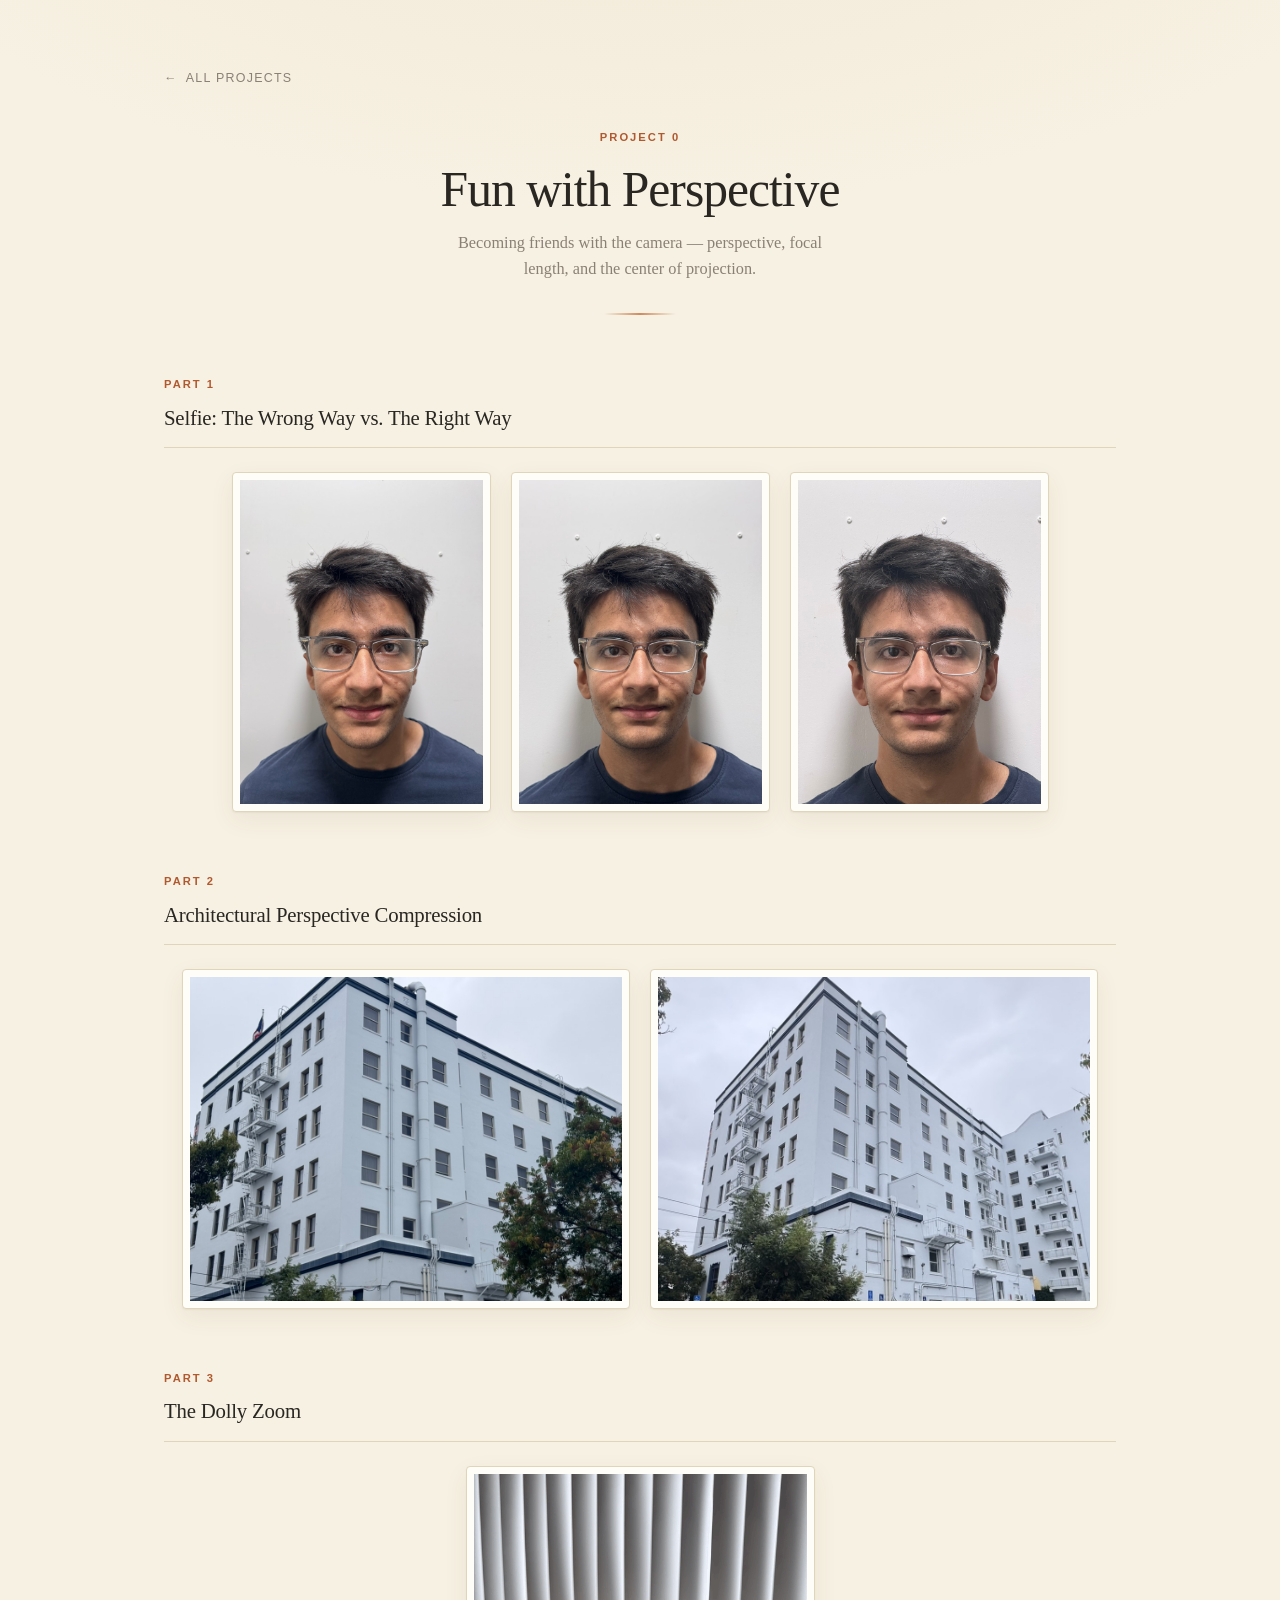
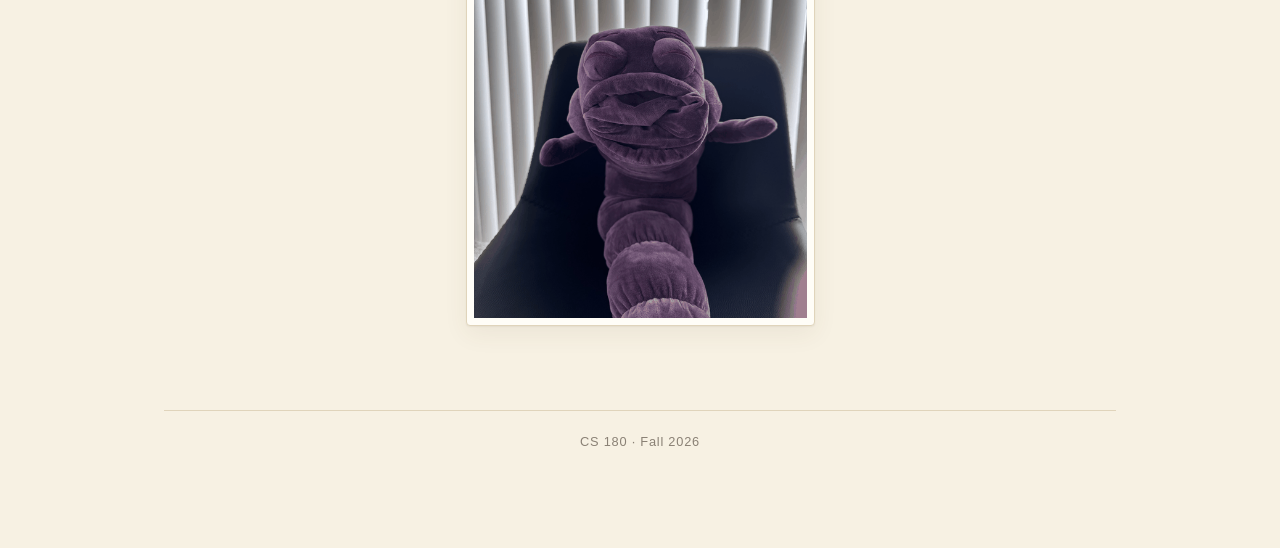
==== proj0/index.html @ 2c0e490a "Restructure into multi-project site with Project 0 page Move assets under proj0/, add a shared style" ====
<!DOCTYPE html>
<html lang="en">
<head>
<meta charset="utf-8">
<meta name="viewport" content="width=device-width, initial-scale=1">
<title>Project 0: Fun with Perspective — CS 180</title>
<link rel="stylesheet" href="../style.css">
</head>
<body>
<div class="wrap">

  <a class="back" href="../index.html">All projects</a>

  <header class="page-head">
    <span class="eyebrow">Project 0</span>
    <h1>Fun with Perspective</h1>
    <p class="tagline">Becoming friends with the camera &mdash; perspective, focal length, and the center of projection.</p>
  </header>

  <section>
    <h2><span class="eyebrow">Part 1</span>Selfie: The Wrong Way vs. The Right Way</h2>
    <div class="row">
      <img src="assets/part1/1.jpeg" alt="Portrait 1">
      <img src="assets/part1/2.jpeg" alt="Portrait 2">
      <img src="assets/part1/3.jpeg" alt="Portrait 3">
    </div>
  </section>

  <section>
    <h2><span class="eyebrow">Part 2</span>Architectural Perspective Compression</h2>
    <div class="row">
      <img src="assets/part2/flat.jpeg" alt="Zoomed in from far away">
      <img src="assets/part2/perspective_cropped.jpeg" alt="Walked up close">
    </div>
  </section>

  <section>
    <h2><span class="eyebrow">Part 3</span>The Dolly Zoom</h2>
    <div class="solo">
      <img src="assets/part3/dollyzoom.gif" alt="Dolly zoom animation">
    </div>
  </section>

  <footer>CS 180 &middot; Fall 2026</footer>

</div>
</body>
</html>
---- style.css ----
/* ── CS 180 portfolio — shared styles ───────────────────────────── */

:root {
  --bg:      #f7f1e3;
  --bg-alt:  #f1e8d5;
  --card:    #fffdf7;
  --fg:      #2a2723;
  --muted:   #8a8175;
  --rule:    #e0d4bb;
  --accent:  #b0592f;
  --accent-soft: #cf8a5f;
  --shadow:  0 1px 2px rgba(90,70,40,.06), 0 8px 24px rgba(90,70,40,.07);
  --shadow-lift: 0 2px 4px rgba(90,70,40,.08), 0 18px 40px rgba(90,70,40,.13);
  --serif: "Iowan Old Style", "Palatino Linotype", Palatino, Georgia, serif;
  --sans: -apple-system, BlinkMacSystemFont, "Segoe UI", Helvetica, Arial, sans-serif;
}

* { box-sizing: border-box; }

body {
  margin: 0;
  background:
    radial-gradient(1200px 600px at 50% -10%, var(--bg-alt), transparent 70%),
    var(--bg);
  color: var(--fg);
  font: 16px/1.65 var(--serif);
  -webkit-font-smoothing: antialiased;
}

.wrap { max-width: 1000px; margin: 0 auto; padding: 64px 24px 96px; }

/* ── eyebrow / small caps label ─────────────────────────────────── */
.eyebrow {
  font-family: var(--sans);
  font-size: .7rem;
  font-weight: 600;
  letter-spacing: .18em;
  text-transform: uppercase;
  color: var(--accent);
}

/* ── page header ────────────────────────────────────────────────── */
.page-head { text-align: center; margin-bottom: 8px; }
.page-head h1 {
  font-size: clamp(2.1rem, 5vw, 3.1rem);
  font-weight: normal;
  letter-spacing: -.02em;
  line-height: 1.1;
  margin: 14px 0 12px;
}
.page-head .tagline {
  margin: 0 auto;
  max-width: 46ch;
  color: var(--muted);
  font-size: 1.02rem;
}
.page-head::after {
  content: "";
  display: block;
  width: 72px; height: 2px;
  margin: 30px auto 0;
  background: linear-gradient(90deg, transparent, var(--accent-soft), transparent);
}

/* ── back link ──────────────────────────────────────────────────── */
.back {
  display: inline-block;
  font-family: var(--sans);
  font-size: .78rem;
  letter-spacing: .1em;
  text-transform: uppercase;
  color: var(--muted);
  text-decoration: none;
  margin-bottom: 34px;
  transition: color .18s ease;
}
.back:hover { color: var(--accent); }
.back::before { content: "\2190"; margin-right: 8px; }

/* ── project card grid (home) ───────────────────────────────────── */
.grid {
  display: grid;
  grid-template-columns: repeat(auto-fill, minmax(280px, 1fr));
  gap: 26px;
  margin-top: 52px;
}

.card {
  position: relative;
  display: flex;
  flex-direction: column;
  background: var(--card);
  border: 1px solid var(--rule);
  border-radius: 10px;
  overflow: hidden;
  text-decoration: none;
  color: inherit;
  box-shadow: var(--shadow);
  transition: transform .22s ease, box-shadow .22s ease, border-color .22s ease;
}
.card:hover {
  transform: translateY(-4px);
  box-shadow: var(--shadow-lift);
  border-color: var(--accent-soft);
}

.card-thumb {
  aspect-ratio: 3 / 2;
  background: var(--bg-alt);
  overflow: hidden;
  border-bottom: 1px solid var(--rule);
}
.card-thumb img {
  width: 100%; height: 100%;
  object-fit: cover;
  display: block;
  transition: transform .5s cubic-bezier(.2,.7,.3,1);
}
.card:hover .card-thumb img { transform: scale(1.045); }

.card-body { padding: 18px 20px 22px; }
.card-body h3 {
  font-size: 1.12rem;
  font-weight: normal;
  letter-spacing: -.01em;
  margin: 8px 0 6px;
}
.card-body p {
  margin: 0;
  color: var(--muted);
  font-size: .92rem;
  line-height: 1.5;
}

/* placeholder cards for unreleased projects */
.card.soon {
  pointer-events: none;
  background: transparent;
  border-style: dashed;
  box-shadow: none;
}
.card.soon .card-thumb {
  background:
    repeating-linear-gradient(45deg, transparent 0 10px, rgba(176,89,47,.05) 10px 20px),
    var(--bg-alt);
  border-bottom-style: dashed;
}
.card.soon .card-body h3 { color: var(--muted); }

/* ── project page sections ──────────────────────────────────────── */
section { margin-top: 60px; }
section > h2 {
  font-size: 1.3rem;
  font-weight: normal;
  letter-spacing: -.01em;
  margin: 0 0 24px;
  padding-bottom: 12px;
  border-bottom: 1px solid var(--rule);
}
section > h2 .eyebrow { display: block; margin-bottom: 7px; }

/* ── image rows ─────────────────────────────────────────────────── */
.row {
  display: flex;
  flex-wrap: wrap;
  gap: 20px;
  justify-content: center;
  align-items: flex-start;
}
.row img, .solo img {
  height: 340px;
  width: auto;
  max-width: 100%;
  display: block;
  background: var(--card);
  padding: 7px;
  border: 1px solid var(--rule);
  border-radius: 4px;
  box-shadow: var(--shadow);
  transition: transform .22s ease, box-shadow .22s ease;
}
.row img:hover, .solo img:hover {
  transform: translateY(-3px);
  box-shadow: var(--shadow-lift);
}
.solo { text-align: center; }
.solo img { height: 460px; margin: 0 auto; }

/* ── footer ─────────────────────────────────────────────────────── */
footer {
  margin-top: 84px;
  padding-top: 20px;
  border-top: 1px solid var(--rule);
  text-align: center;
  color: var(--muted);
  font-family: var(--sans);
  font-size: .8rem;
  letter-spacing: .06em;
}

@media (max-width: 640px) {
  .wrap { padding: 40px 18px 64px; }
  .row img { height: 240px; }
  .solo img { height: 320px; }
}
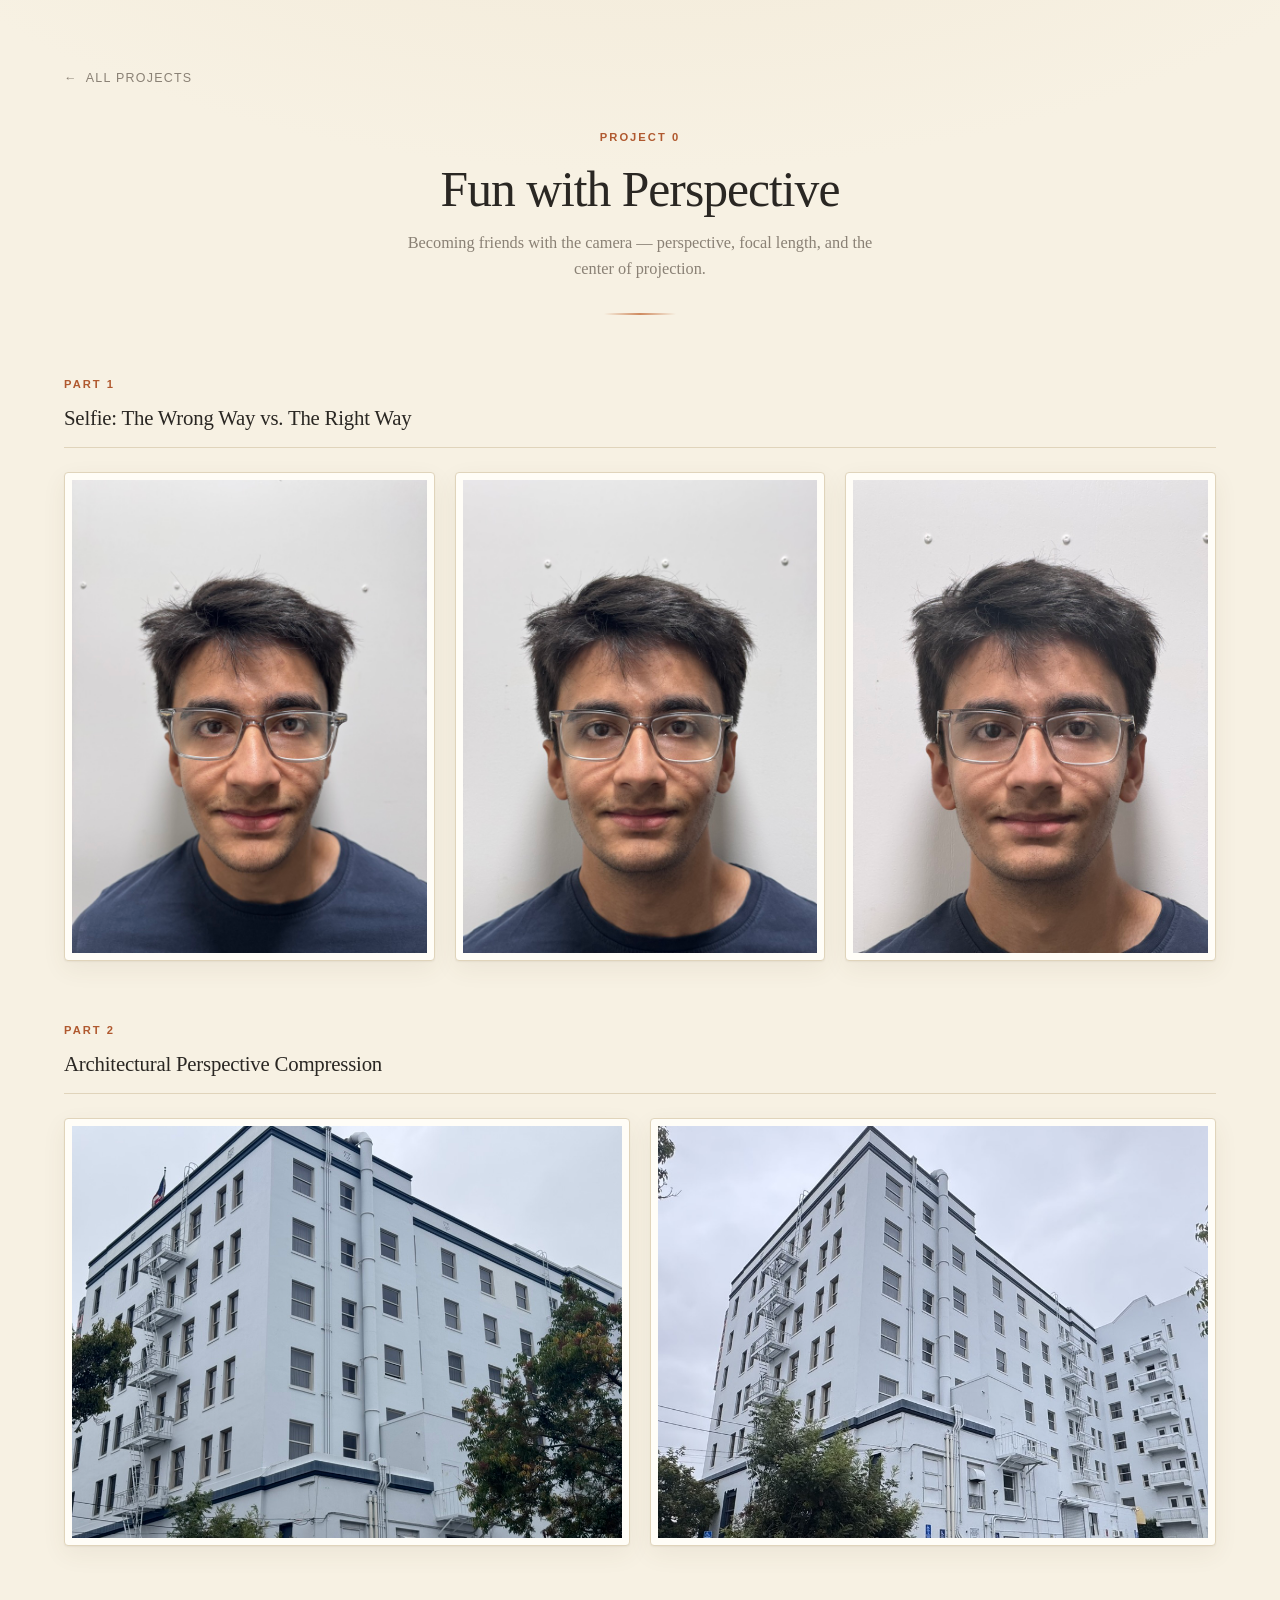
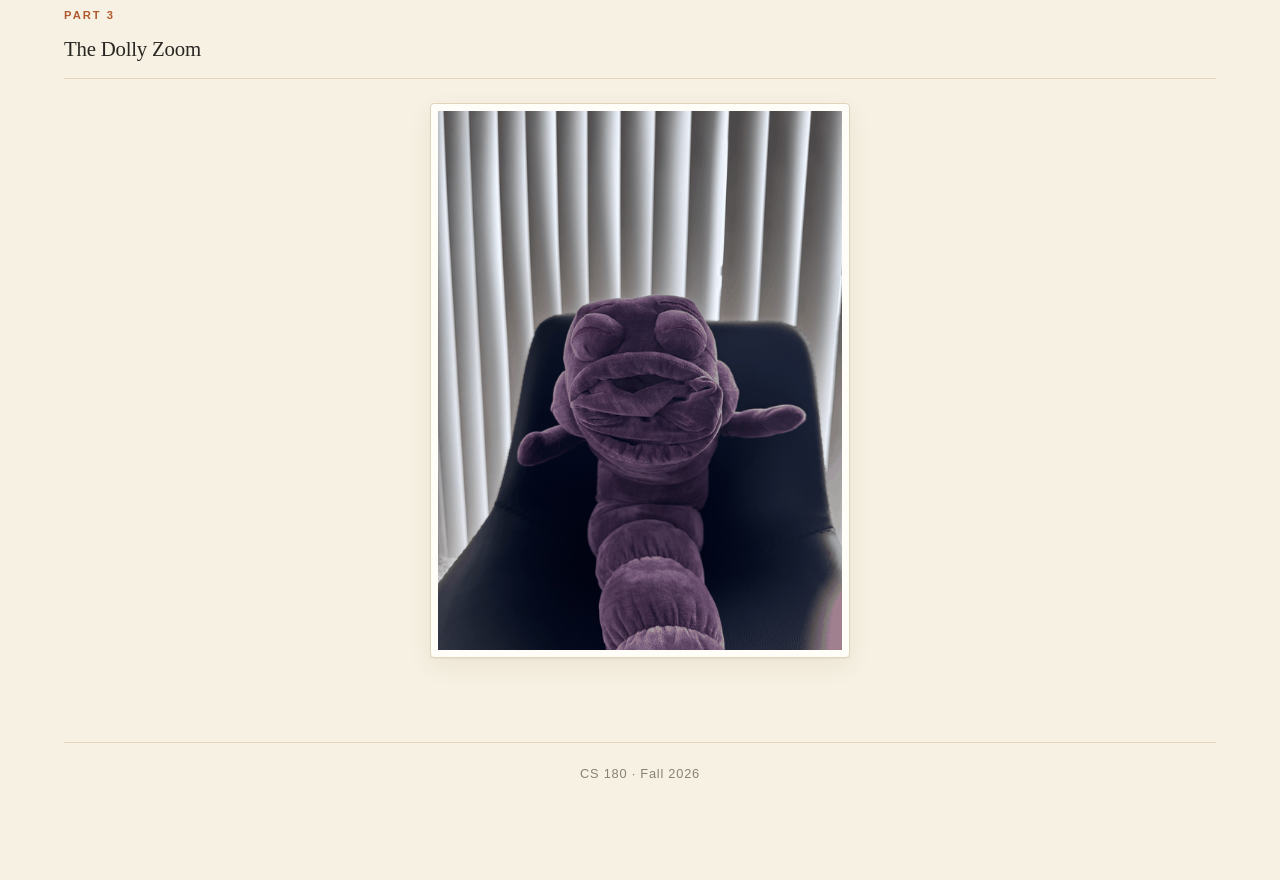
==== commit f51e786d: "Add Project 1: Colorizing the Prokudin-Gorskii photos Adds the Project 1 write-up page, result image" ====
--- a/proj0/index.html
+++ b/proj0/index.html
@@ -20,17 +20,17 @@
   <section>
     <h2><span class="eyebrow">Part 1</span>Selfie: The Wrong Way vs. The Right Way</h2>
     <div class="row">
-      <img src="assets/part1/1.jpeg" alt="Portrait 1">
-      <img src="assets/part1/2.jpeg" alt="Portrait 2">
-      <img src="assets/part1/3.jpeg" alt="Portrait 3">
+      <img src="assets/part1/1.jpeg" style="--ar:.75" alt="Portrait 1">
+      <img src="assets/part1/2.jpeg" style="--ar:.75" alt="Portrait 2">
+      <img src="assets/part1/3.jpeg" style="--ar:.75" alt="Portrait 3">
     </div>
   </section>
 
   <section>
     <h2><span class="eyebrow">Part 2</span>Architectural Perspective Compression</h2>
     <div class="row">
-      <img src="assets/part2/flat.jpeg" alt="Zoomed in from far away">
-      <img src="assets/part2/perspective_cropped.jpeg" alt="Walked up close">
+      <img src="assets/part2/flat.jpeg" style="--ar:1.3333" alt="Zoomed in from far away">
+      <img src="assets/part2/perspective_cropped.jpeg" style="--ar:1.3343" alt="Walked up close">
     </div>
   </section>
 
--- a/style.css
+++ b/style.css
@@ -23,11 +23,11 @@
     radial-gradient(1200px 600px at 50% -10%, var(--bg-alt), transparent 70%),
     var(--bg);
   color: var(--fg);
-  font: 16px/1.65 var(--serif);
+  font: clamp(16px, 1.05vw, 18px)/1.65 var(--serif);
   -webkit-font-smoothing: antialiased;
 }
 
-.wrap { max-width: 1000px; margin: 0 auto; padding: 64px 24px 96px; }
+.wrap { max-width: 1280px; margin: 0 auto; padding: 64px clamp(20px, 5vw, 72px) 96px; }
 
 /* ── eyebrow / small caps label ─────────────────────────────────── */
 .eyebrow {
@@ -50,7 +50,7 @@
 }
 .page-head .tagline {
   margin: 0 auto;
-  max-width: 46ch;
+  max-width: 60ch;
   color: var(--muted);
   font-size: 1.02rem;
 }
@@ -160,18 +160,17 @@
 section > h2 .eyebrow { display: block; margin-bottom: 7px; }
 
 /* ── image rows ─────────────────────────────────────────────────── */
+/* Each img sets --ar (width / height). Using it as flex-grow makes every
+   image in a row share one height while the row fills the container, at
+   any width. The 16px basis accounts for padding + border (2×7 + 2×1). */
 .row {
   display: flex;
-  flex-wrap: wrap;
   gap: 20px;
-  justify-content: center;
   align-items: flex-start;
 }
 .row img, .solo img {
-  height: 340px;
-  width: auto;
-  max-width: 100%;
   display: block;
+  height: auto;
   background: var(--card);
   padding: 7px;
   border: 1px solid var(--rule);
@@ -179,12 +178,15 @@
   box-shadow: var(--shadow);
   transition: transform .22s ease, box-shadow .22s ease;
 }
+.row img {
+  flex: var(--ar, 1) 1 16px;
+  min-width: 0;
+}
 .row img:hover, .solo img:hover {
   transform: translateY(-3px);
   box-shadow: var(--shadow-lift);
 }
-.solo { text-align: center; }
-.solo img { height: 460px; margin: 0 auto; }
+.solo img { width: min(100%, 420px); margin: 0 auto; }
 
 /* ── footer ─────────────────────────────────────────────────────── */
 footer {
@@ -200,6 +202,6 @@
 
 @media (max-width: 640px) {
   .wrap { padding: 40px 18px 64px; }
-  .row img { height: 240px; }
-  .solo img { height: 320px; }
-}
+  .row { flex-direction: column; gap: 16px; }
+  .row img { flex: none; width: 100%; }
+}
